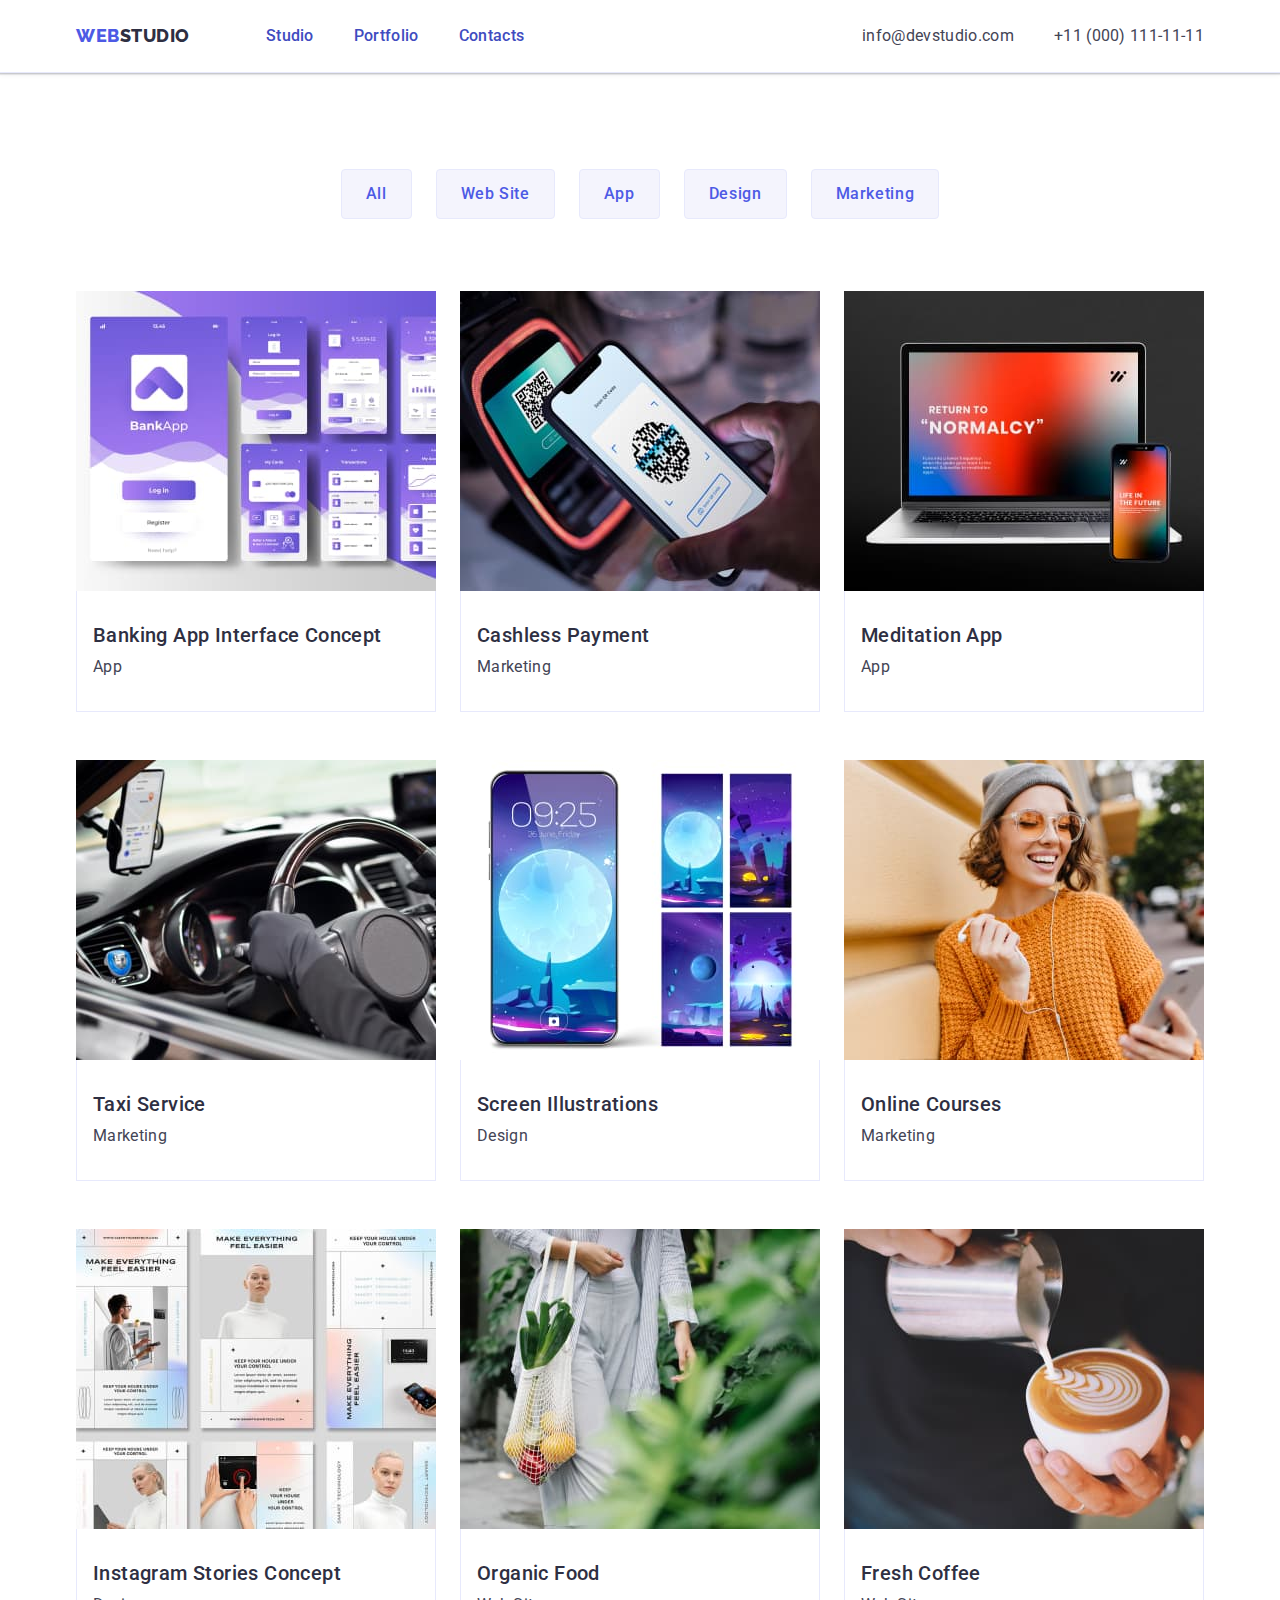
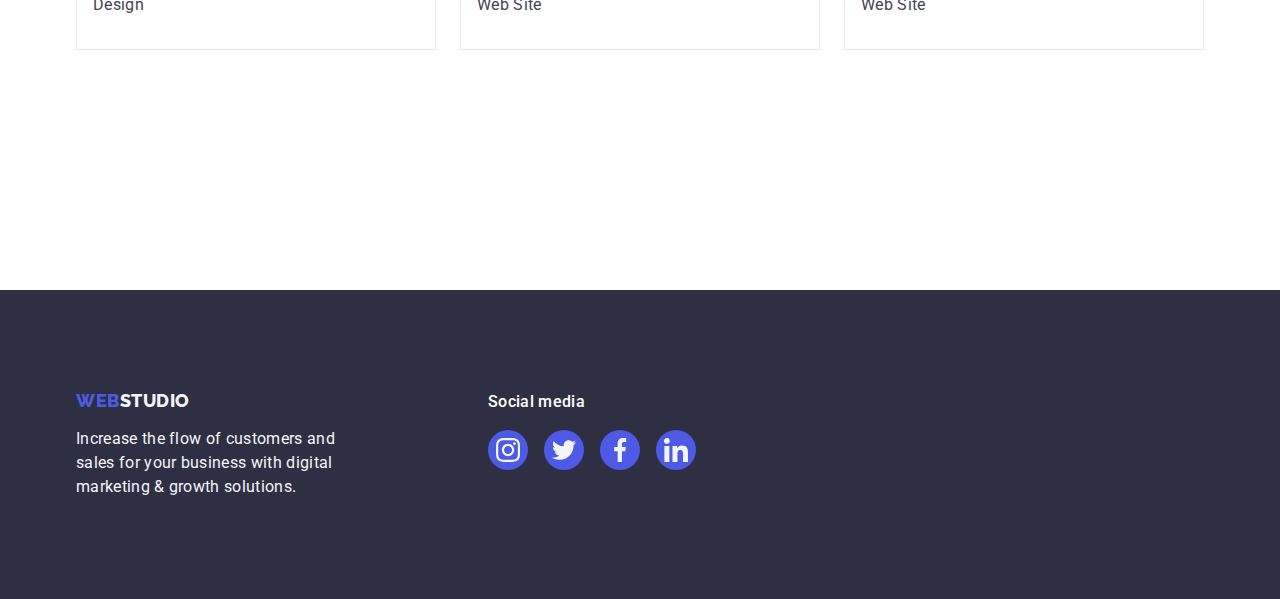
==== portfolio.html @ b75695e7 "new" ====
<!DOCTYPE html>
<html lang="en">

<head>
    <meta charset="UTF-8">
    <meta http-equiv="X-UA-Compatible" content="IE=edge">
    <meta name="viewport" content="width=device-width, initial-scale=1.0">
    <title>WebStudio Portfolio</title>

    <link rel="stylesheet"
        href="https://cdnjs.cloudflare.com/ajax/libs/modern-normalize/1.1.0/modern-normalize.min.css">

    <link rel="preconnect" href="https://fonts.googleapis.com">
    <link rel="preconnect" href="https://fonts.gstatic.com" crossorigin>
    <link
        href="https://fonts.googleapis.com/css2?family=Raleway:wght@800&family=Roboto:wght@400;500;700;900&display=swap"
        rel="stylesheet">

    <link rel="stylesheet" href="./css/styles.css">
</head>

<body>

    <!--Header-->

    <header class="page-header">
        <div class="container header-container">
            <nav class="page-nav">
                <a href="./index.html" class="logo link">Web<span class="logo-part-dark">Studio</span></a>

                <ul class="menu list">
                    <li class="menu-item"><a class="menu-link link" href="./index.html">Studio</a></li>
                    <li class="menu-item"><a class="menu-link link" href="./portfolio.html">Portfolio</a></li>
                    <li class="menu-item"><a class="menu-link link" href="">Contacts</a></li>

                </ul>
            </nav>
            <address class="contact-ifo link">
                <ul class="contact-info-list list">
                    <li class="contact-item"><a class="contact-link link"
                            href="mailto:info@devstudio.com">info@devstudio.com</a>
                    </li>
                    <li class="contact-item"><a class="contact-link link" href="tel:+110001111111">+11 (000)
                            111-11-11</a>
                    </li>
                </ul>
            </address>
        </div>
    </header>
    <main>

        <section class="portfolio-cards-section">

            <div class="portfolio-container container">

                <h1 hidden>Our Projects</h1>

                <!--Filter Buttons-->

                <ul class="filter-button-list list">
                    <li class="button-list-item">
                        <button class="filter-button" type="button">All</button>
                    </li>
                    <li class="button-list-item">
                        <button class="filter-button" type="button">Web Site</button>
                    </li>
                    <li class="button-list-item">
                        <button class="filter-button" type="button">App</button>
                    </li>
                    <li class="button-list-item">
                        <button class="filter-button" type="button">Design</button>
                    </li>
                    <li class="button-list-item">
                        <button class="filter-button" type="button">Marketing</button>
                    </li>
                </ul>

                <!-- Cards Section -->

                <ul class="projects-card-list list">

                    <li class="project-card">


                        <a class="project-link link" href="">
                            <div class="card-wrapper">
                                <img src="./images/portfolio/banking-app-interface-concept.jpg"
                                    alt="Screens of a banking application in purple and white colors." width="360"
                                    height="300">

                                <p class="overlay">

                                    14 Stylish and User-Friendly App Design Concepts · Task Manager App · Calorie
                                    Tracker App · Exotic Fruit Ecommerce App · Cloud Storage App
                                </p>
                            </div>

                            <div class="portfolio-card-content">
                                <h2 class="description-title portfolio-description-title">Banking App Interface
                                    Concept
                                </h2>
                                <p class="description-text portfolio-description-text">App</p>
                            </div>
                        </a>
                    </li>

                    <li class="project-card">

                        <a class="project-link link" href="">
                            <div class="card-wrapper">
                                <img src="./images/portfolio/cashless-payment.jpg"
                                    alt="Paying with a phone by holding it close to a terminal." width="360"
                                    height="300">

                                <p class="overlay">
                                    14 Stylish and User-Friendly App Design Concepts · Task Manager App · Calorie
                                    Tracker App · Exotic Fruit Ecommerce App · Cloud Storage App
                                </p>
                            </div>

                            <div class="portfolio-card-content">
                                <h2 class="description-title portfolio-description-title">Cashless Payment</h2>
                                <p class="description-text portfolio-description-text">Marketing</p>


                            </div>
                        </a>
                    </li>
                    <li class="project-card">


                        <a class="project-link link" href="">

                            <div class="card-wrapper">
                                <img src="./images/portfolio/meditation-app.jpg"
                                    alt="A phone and leptop with a text on green background. Return to normalcy. Life in the future."
                                    width="360" height="300">

                                <p class="overlay"> 14 Stylish and User-Friendly App Design Concepts · Task Manager App
                                    · Calorie Tracker App · Exotic Fruit Ecommerce App · Cloud Storage App</p>

                            </div>
                            <div class="portfolio-card-content">
                                <h2 class="description-title portfolio-description-title">Meditation App</h2>
                                <p class="description-text portfolio-description-text">App</p>
                            </div>
                        </a>
                    </li>
                    <li class="project-card">

                        <a class="project-link link" href="">

                            <div class="card-wrapper">
                                <img src="./images/portfolio/taxi-service.jpg"
                                    alt="A car salon. Hands on the steering wheel." width="360" height="300">

                                <p class="overlay">
                                    14 Stylish and User-Friendly App Design Concepts · Task Manager App · Calorie
                                    Tracker App · Exotic Fruit Ecommerce App · Cloud Storage App
                                </p>
                            </div>
                            <div class="portfolio-card-content">
                                <h2 class="description-title portfolio-description-title">Taxi Service</h2>
                                <p class="description-text portfolio-description-text">Marketing</p>
                            </div>
                        </a>
                    </li>
                    <li class="project-card">


                        <a class="project-link link" href="">

                            <div class="card-wrapper">
                                <img src="./images/portfolio/screen-illustration.jpg"
                                    alt="Wallpaper illustrations for a phone picturing the moon upon a deserted planet."
                                    width="360" height="300">

                                <p class="overlay">
                                    14 Stylish and User-Friendly App Design Concepts · Task Manager App · Calorie
                                    Tracker App · Exotic Fruit Ecommerce App · Cloud Storage App
                                </p>

                            </div>
                            <div class="portfolio-card-content">
                                <h2 class="description-title portfolio-description-title">Screen Illustrations</h2>
                                <p class="description-text portfolio-description-text">Design</p>
                            </div>
                        </a>
                    </li>
                    <li class="project-card">

                        <a class="project-link link" href="">

                            <div class="card-wrapper">

                                <img src="./images/portfolio/online-courses.jpg"
                                    alt="A smiling girl wearing headphones and sunglasses." width="360" height="300">

                                <p class="overlay">
                                    14 Stylish and User-Friendly App Design Concepts · Task Manager App · Calorie
                                    Tracker App · Exotic Fruit Ecommerce App · Cloud Storage App
                                </p>

                            </div>
                            <div class="portfolio-card-content">
                                <h2 class="description-title portfolio-description-title">Online Courses</h2>
                                <p class="description-text portfolio-description-text">Marketing</p>
                            </div>
                        </a>
                    </li>
                    <li class="project-card">


                        <a class="project-link link" href="">

                            <div class="card-wrapper">

                                <img src="./images/portfolio/instagram-story-concept.jpg"
                                    alt="Instagram posts with pictures of people in white." width="360" height="300">

                                <p class="overlay">
                                    14 Stylish and User-Friendly App Design Concepts · Task Manager App · Calorie
                                    Tracker App · Exotic Fruit Ecommerce App · Cloud Storage App
                                </p>

                            </div>
                            <div class="portfolio-card-content">
                                <h2 class="description-title portfolio-description-title">Instagram Stories Concept
                                </h2>
                                <p class="description-text portfolio-description-text">Design</p>
                            </div>
                        </a>
                    </li>
                    <li class="project-card">


                        <a class="project-link link" href="">

                            <div class="card-wrapper">

                                <img src="./images/portfolio/organic-food.jpg" alt="A woman carring a groceries bag."
                                    width="360" height="300">

                                <p class="overlay">
                                    14 Stylish and User-Friendly App Design Concepts · Task Manager App · Calorie
                                    Tracker App · Exotic Fruit Ecommerce App · Cloud Storage App
                                </p>

                            </div>
                            <div class="portfolio-card-content">
                                <h2 class="description-title portfolio-description-title">Organic Food</h2>
                                <p class="description-text portfolio-description-text">Web Site</p>
                            </div>
                        </a>
                    </li>
                    <li class="project-card">

                        <a class="project-link link" href="">

                            <div class="card-wrapper">

                                <img src="./images/portfolio/fresh-coffee.jpg" alt="A cup of coffee with foam."
                                    width="360" height="300">

                                <p class="overlay">
                                    14 Stylish and User-Friendly App Design Concepts · Task Manager App · Calorie
                                    Tracker App · Exotic Fruit Ecommerce App · Cloud Storage App
                                </p>

                            </div>
                            <div class="portfolio-card-content">
                                <h2 class="description-title portfolio-description-title">Fresh Coffee</h2>
                                <p class="description-text portfolio-description-text">Web Site</p>
                            </div>
                        </a>
                    </li>
                </ul>
            </div>
        </section>
    </main>

    <!-- Footer -->

    <footer class="page-footer">
        <div class="footer-container container">

            <div class="footer-info">
                <a class="link footer-link" href="./index.html">Web<span class="logo-part-light">Studio</span></a>

                <p class="footer-text">Increase the flow of customers and sales for your
                    business with digital marketing & growth solutions.</p>
            </div>

            <div class="cocial-media-footer">

                <p class="footer-text social-media-text">Social media</p>

                <ul class="social-list-footer list">

                    <li class="social-list-item">

                        <a href="" class="footer-list-link">

                            <svg class="social-list-icon" aria-label="instagram icon" width="24" height="24">
                                <use href="./images/icons.svg#icon-instagram"></use>
                            </svg>
                        </a>
                    </li>

                    <li class="social-list-item">

                        <a href="" class="footer-list-link">
                            <svg class="social-list-icon" aria-label="twitter icon" width="24" height="24">
                                <use href="./images/icons.svg#icon-twitter"></use>
                            </svg>
                        </a>

                    </li>

                    <li class="social-list-item">
                        <a href="" class="footer-list-link">
                            <svg class="social-list-icon" aria-label="facebook icon" width="24" height="24">
                                <use href="./images/icons.svg#icon-facebook"></use>
                            </svg>
                        </a>
                    </li>

                    <li class="social-list-item">
                        <a href="" class="footer-list-link">

                            <svg class="social-list-icon" aria-label="linkedin icon" width="24" height="24">
                                <use href="./images/icons.svg#icon-linkedin"></use>
                            </svg>

                        </a>
                    </li>
                </ul>
            </div>
        </div>
    </footer>
</body>

</html>
---- css/styles.css ----
/* Studio Page */

:root {
  --logo-brand-color: #4d5ae5;
  --pressed-state-color: #404bbf;
  --body-brand-color: #2e2f42;
  --success-messages-color: #31d0aa;
  --body-text-color: #434455;
  --helper-text-color: #8e8f99;
  --subtle-background-color: #e7e9fc;
  --light-mode-background-color: #f4f4fd;
  --overlay-color: #2e2f42;
  --hero-color: #2e2f42;
  --page-background-color: #ffffff;
  --modal-background-color: #fcfcfc;
  --time-function: cubic-bezier(0.4, 0, 0.2, 1);
}
body {
  font-family: "Roboto", sans-serif;
  color: var(--body-text-color);
  font-weight: 400;
  font-size: 16px;
  line-height: 1.5;
  letter-spacing: 0.02em;
  background-color: var(--page-background-color);
}

h1,
h2,
h3,
h4,
p {
  margin-top: 0;
  margin-bottom: 0;
}

ul,
ol {
  margin-top: 0;
  margin-bottom: 0;
  padding-left: 0;
}

img {
  display: block;
}

button:hover,
button:focus {
  background-color: var(--pressed-state-color);
}

.list {
  list-style: none;
}

.container {
  width: 1158px;
  margin-left: auto;
  margin-right: auto;
  padding-right: 15px;
  padding-left: 15px;
}

/* ---------------Page Header------------------ */

.page-header {
  display: flex;
  align-items: center;
  border-bottom-style: solid;
  border-bottom-width: 1px;
  border-bottom-color: var(--subtle-background-color);
  box-shadow: 0px 2px 1px rgba(46, 47, 66, 0.08),
    0px 1px 1px rgba(46, 47, 66, 0.16), 0px 1px 6px rgba(46, 47, 66, 0.08);
}

.header-container {
  display: flex;
  align-items: center;
  justify-content: space-between;
  padding-top: 24px;
  padding-bottom: 24px;
  width: 1158px;
  padding: 0 15px;
}

.page-nav {
  display: flex;
  align-items: center;
  /* column-gap: 76px; */
}
.menu {
  display: flex;
  gap: 40px;
}

.logo {
  font-family: "Raleway", sans-serif;
  font-weight: 800;
  font-size: 18px;
  line-height: 1.17;
  letter-spacing: 0.03em;
  text-transform: uppercase;
  color: var(--logo-brand-color);
  margin-right: 76px;

  transition: color 250ms var(--time-function);
}

.logo-part-dark {
  color: var(--body-brand-color);
}
.logo-part-light {
  color: var(--light-mode-background-color);
  display: inline-block;
}

.link {
  text-decoration: none;
  font-style: normal;
}

.link:hover,
.link:focus {
  color: var(--pressed-state-color);
}

.menu-link {
  font-weight: 500;
  color: var(--pressed-state-color);
  padding-top: 24px;
  padding-bottom: 24px;

  position: relative;

  transition: color 250ms var(--time-function);
}

.menu-link::after {
  content: "";
  width: 100%;
  height: 4px;
  background-color: var(--pressed-state-color);
  opacity: 0;
  position: absolute;
  bottom: -1px;
  left: 0;
  border-radius: 2px;

  transition: opacity 250ms var(--time-function);
}

.menu-link:hover::after,
.menu-link:focus::after {
  opacity: 1;
}

.menu-item {
  padding-top: 24px;
  padding-bottom: 24px;
  color: var(--pressed-state-color);
}

.contact-info {
  font-style: normal;
}

.contact-info-list {
  display: flex;
  gap: 40px;
}

.contact-link {
  color: var(--body-text-color);
  font-weight: 400;
  transition: color 250ms var(--time-function);
}

.contact-item {
  font-style: normal;
  font-weight: 400;
  color: var(--body-text-color);
}

/* ----------------Hero Section---------------- */

.hero-container {
  display: flex;
  text-align: center;
  align-items: center;
  flex-direction: column;
  gap: 48px;
  /* background-image: linear-gradient(
      rgba(46, 47, 66, 0.7),
      rgba(46, 47, 66, 0.7)
    ),
    url(../images/hero/bg.jpg);
  background-size: cover;
  height: auto; */
}

.hero {
  margin-left: auto;
  margin-right: auto;
  background-color: var(--hero-color);
  background-image: linear-gradient(
      rgba(46, 47, 66, 0.7),
      rgba(46, 47, 66, 0.7)
    ),
    url(../images/hero/bg.jpg);
  background-size: cover;
  max-width: 1440px;
  background-repeat: no-repeat;
  background-position: center;
}

.page-main-title {
  font-weight: 700;
  font-size: 56px;
  line-height: 1.07;
  letter-spacing: 0.02em;
  max-width: 496px;
  height: 120px;
  text-align: center;
  color: var(--page-background-color);
  margin-top: 188px;
}
.order-button {
  background-color: var(--logo-brand-color);
  font-weight: 500;
  font-size: 16px;
  line-height: 1.5;
  letter-spacing: 0.04em;
  cursor: pointer;
  color: var(--page-background-color);
  padding: 16px 32px;
  min-width: 169px;
  height: 56px;
  border: none;
  border-radius: 4px;
  margin-bottom: 188px;
  box-shadow: 0px 4px 4px rgba(0, 0, 0, 0.15);

  transition: background-color 250ms var(--time-function);
}

.order-button:hover,
.order-button:focus {
  box-shadow: 0px 4px 4px rgba(0, 0, 0, 0.15);
}
.section-title {
  font-weight: 700;
  font-size: 36px;
  line-height: 1.11;
  letter-spacing: 0.02em;
  text-align: center;
  text-transform: capitalize;
  color: var(--hero-color);
  margin-bottom: 72px;
}

.description-title {
  font-weight: 500;
  font-size: 20px;
  line-height: 1.2;
  letter-spacing: 0.02em;
  color: var(--hero-color);
  text-align: center;
  margin-bottom: 8px;
}

/* ---------Our Advantages Section--------- */

.advantages-img-list {
  display: flex;
  justify-content: center;
  gap: 24px;
  margin-bottom: 8px;
}

.advantages-section-icon {
  display: flex;
  align-items: center;
  justify-content: center;
  height: 112px;
  background-color: var(--light-mode-background-color);
  border-radius: 4px;
  margin-bottom: 8px;
}

.advantages-img-icon {
  margin: 24px 100px;
}
.services-section-title {
  margin-bottom: 72px;
}

.our-advantages-section {
  padding-top: 120px;
}
.our-advantages-list {
  display: flex;
  gap: 24px;
  flex-basis: calc(100% - 48px / 3);
}

.our-services-list {
  display: flex;
  gap: 24px;
}

.advantages-list-item {
  width: calc((100%-72px) / 4);
}

.advantages-title {
  text-align: left;
}

/* ---------Our Services Section--------- */

.our-services-list {
  display: flex;
  gap: 24px;
  flex-basis: calc(100% - 48px / 3);
}

.our-services-list-item {
  width: calc(100% - 48px / 3);
}
/* --------------Our Team Section------------ */

.our-services-section {
  margin-top: 120px;
}

.our-team-section {
  background-color: var(--light-mode-background-color);
  margin-top: 120px;
  padding-top: 120px;
  padding-bottom: 120px;
}

.ourteam-section-title {
  margin-bottom: 72px;
}
.our-team-list {
  display: flex;
  gap: 24px;
}

.our-team-list-item {
  width: calc(100% - 72px / 4);
  box-shadow: 0px 1px 6px rgba(46, 47, 66, 0.08),
    0px 1px 1px rgba(46, 47, 66, 0.16), 0px 2px 1px rgba(46, 47, 66, 0.08);
}

.card-text {
  text-align: center;
}

.our-team-list-content {
  padding: 32px 0;
}

.our-team-list-item {
  border-radius: 0px 0px 4px 4px;
}

.card {
  background-color: var(--page-background-color);
}

/* Customers Section */

.customers-section {
  padding: 120px 0;
}

.customers-section-title {
  margin-bottom: 72px;
  line-height: 1.1;
}

.customers-list-icon {
  margin: 16px 32px;
  fill: currentColor;
}

.customers-list {
  display: flex;
  justify-content: center;
  gap: 24px;
}

.customers-list-link {
  display: flex;
  justify-content: center;
  width: 100%;
  height: 100%;
  border-radius: 4px;
  align-items: center;
  color: var(--helper-text-color);
  border: 1px solid var(--helper-text-color);

  transition: border-color 250ms var(--time-function),
    color 250ms var(--time-function);
}
.customers-list-item {
  width: calc((100% - 120px) / 6);
  height: 88px;
}

.customers-list-link:hover,
.customers-list-link:focus {
  color: var(--pressed-state-color);
  border-color: var(--pressed-state-color);
}

/* ---------------Footer--------------- */

.footer-container {
  display: flex;
  align-items: baseline;
}

.footer-info {
  margin-right: 120px;
}

.page-footer {
  background-color: var(--hero-color);
  padding: 100px 0;
}

.footer-text {
  color: var(--light-mode-background-color);
  width: 264px;
}

.footer-link {
  display: inline-block;
  margin-bottom: 16px;
  font-family: "Raleway", sans-serif;
  font-weight: 800;
  font-size: 18px;
  line-height: 1.17;
  letter-spacing: 0.03em;
  color: var(--logo-brand-color);
  text-transform: uppercase;

  transition: color 250ms var(--time-function);
}

.social-media-text {
  margin-bottom: 16px;
  padding-left: 28px;
  font-weight: 500;
  color: var(--page-background-color);
}

.social-list-footer {
  display: flex;
  justify-content: center;
  gap: 16px;
  margin-top: 8px;
}

.footer-list-link {
  display: flex;
  justify-content: center;
  width: 40px;
  height: 40px;
  border-radius: 50%;
  background-color: var(--logo-brand-color);
  align-items: center;

  transition: background-color 250ms var(--time-function);
}

.footer-list-link:hover,
.footer-list-link:focus {
  background-color: var(--success-messages-color);
}

/*---------------- Portfolio Page-------------- */

/* --------Buttons------ */

.portfolio-cards-section {
  padding: 96px 0 120px;
}

.filter-button-list {
  display: flex;
  justify-content: center;
  margin-bottom: 72px;
  gap: 24px;
}

.filter-button:hover,
.filter-button:focus {
  cursor: pointer;
  color: var(--page-background-color);
  border-color: transparent;
  box-shadow: 0px 3px 1px rgba(0, 0, 0, 0.1), 0px 2px 1px rgba(0, 0, 0, 0.08),
    0px 2px 2px rgba(0, 0, 0, 0.12);
  background-color: var(--pressed-state-color);
}

.filter-button {
  font-weight: 500;
  font-size: 16px;
  line-height: 1.5;
  letter-spacing: 0.04em;
  color: var(--logo-brand-color);
  background-color: var(--light-mode-background-color);
  padding: 12px 24px;
  border: 1px solid var(--subtle-background-color);
  border-radius: 4px;
  min-width: 69px;
  box-shadow: none;

  transition: color 250ms var(--time-function),
    box-shadow 250ms var(--time-function),
    border-color 250ms var(--time-function),
    background-color 250ms var(--time-function);
}

/* ------Cards Section----- */

.projects-card-list {
  display: flex;
  flex-wrap: wrap;
  flex-basis: calc(100% / 9 - 24px);
  padding-bottom: 120px;
  column-gap: 24px;
  row-gap: 48px;
}

.project-link {
  display: block;
  box-shadow: none;

  transition: box-shadow 250ms var(--time-function);
}

.project-link:hover,
.project-link:focus {
  box-shadow: 0px 1px 6px rgba(46, 47, 66, 0.08),
    0px 1px 1px rgba(46, 47, 66, 0.16), 0px 2px 1px rgba(46, 47, 66, 0.08);
}

.project-card {
  flex-basis: calc((100% - 48px) / 3);
}

.portfolio-card-content {
  border: 1px solid var(--subtle-background-color);
  border-top: none;
  padding: 32px 16px;
}
.portfolio-description-title {
  text-align: left;
}

.portfolio-description-text {
  text-align: left;
  margin-top: 8px;
  color: var(--body-text-color);
}

/* Social Media Icons */

.social-list {
  display: flex;
  justify-content: center;
  gap: 24px;
  margin-top: 8px;
}

.social-list-icon {
  fill: var(--light-mode-background-color);
}

.social-list-link {
  display: flex;
  justify-content: center;
  width: 40px;
  height: 40px;
  border-radius: 50%;
  background-color: var(--logo-brand-color);
  align-items: center;

  transition: background-color 250ms var(--time-function);
}

.social-list-link:hover,
.social-list-link:focus {
  background-color: var(--pressed-state-color);
}

/* Overlay */

.overlay {
  position: absolute;
  left: 0;
  top: 0;
  background-color: var(--logo-brand-color);
  color: var(--light-mode-background-color);
  padding: 40px 32px;
  height: 100%;
  width: 100%;
  overflow: auto;
  transform: translate(0, 100%);

  transition: transform 250ms var(--time-function);
}

.card-wrapper {
  position: relative;
  overflow: hidden;
}

.project-card:hover .overlay,
.project-link:focus .overlay {
  transform: translate(0, 0);
}

/* Modal Window */

.backdrop {
  position: fixed;
  top: 0;
  left: 0;
  width: 100%;
  height: 100%;
  background-color: rgba(46, 47, 66, 0.4);
  z-index: 100;

  transition: opacity 250ms var(--time-function),
    visibility 250ms var(--time-function);
}

.backdrop.is-hidden {
  opacity: 0;
  visibility: hidden;
  pointer-events: none;
}

.modal {
  position: absolute;
  top: 50%;
  left: 50%;
  transform: translate(-50%, -50%);
  width: 408px;
  min-height: 576px;
  background-color: var(--modal-background-color);
  border-radius: 4px;
  box-shadow: 0px 1px 1px rgba(0, 0, 0, 0.14), 0px 1px 3px rgba(0, 0, 0, 0.12),
    0px 2px 1px rgba(0, 0, 0, 0.2);

  transition: transform 250ms var(--time-function);
}

.modal-close-btn {
  position: absolute;
  top: 24px;
  right: 24px;
  display: flex;
  justify-content: center;
  align-items: center;
  width: 24px;
  height: 24px;
  background-color: var(--subtle-background-color);
  border: 1px solid rgba(0, 0, 0, 0.1);
  width: 24px;
  height: 24px;
  border-radius: 50%;
  padding: 0;
  cursor: pointer;

  transition: background-color 250ms var(--time-function),
    border 250ms var(--time-function);
}

.modal-close-btn:hover,
.modal-close-btn:focus {
  border: none;
  background-color: var(--pressed-state-color);
}

.modal-close-btn-icon {
  fill: var(--hero-color);

  transition: fill 250ms var(--time-function);
}

.modal-close-btn:hover .modal-close-btn-icon,
.modal-close-btn:focus .modal-close-btn-icon {
  fill: var(--page-background-color);
}
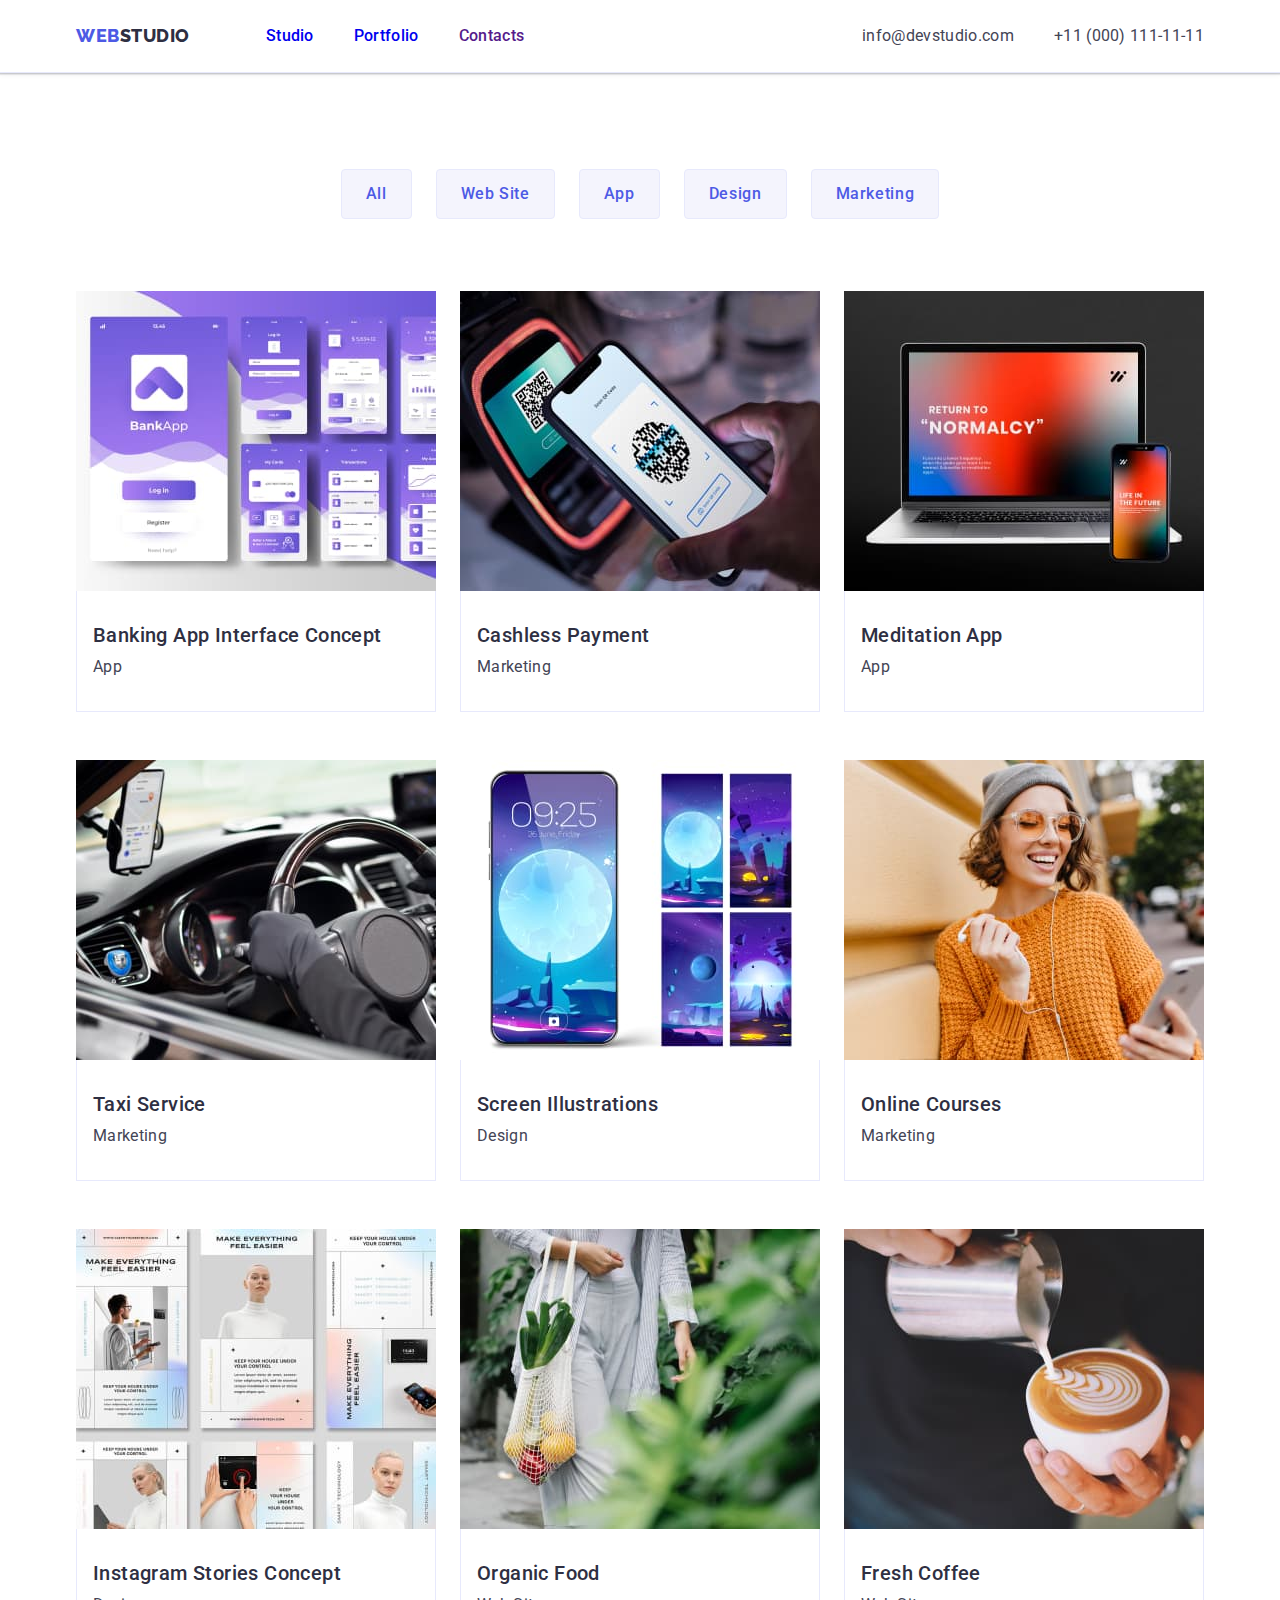
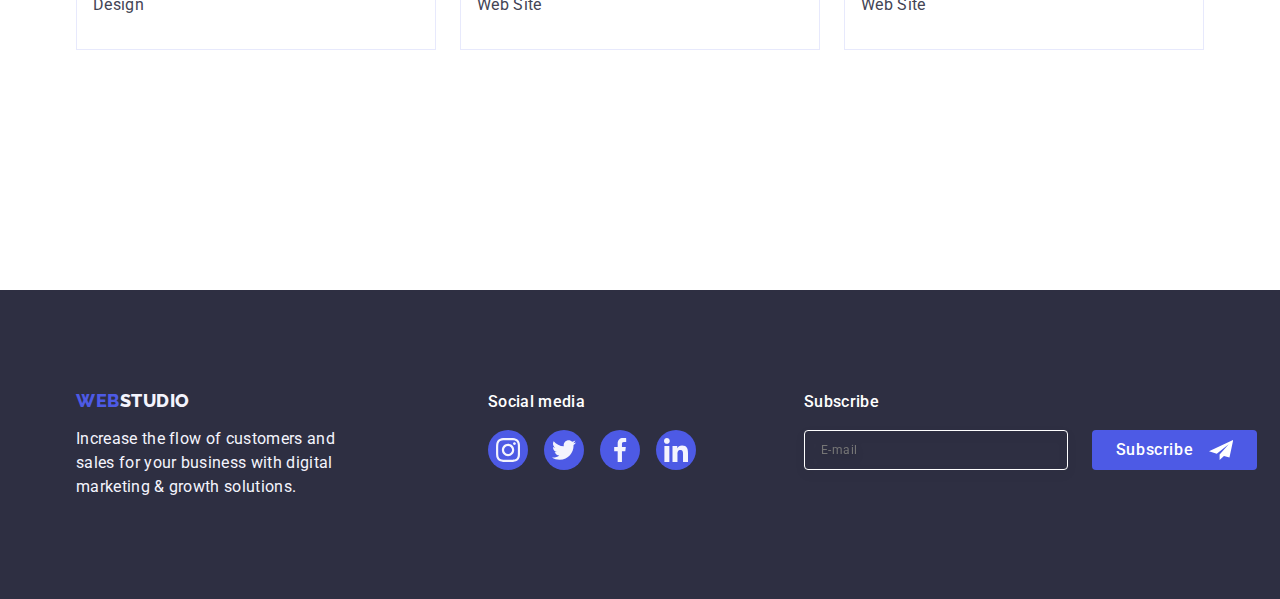
==== commit 1e9c6590: "new" ====
--- a/portfolio.html
+++ b/portfolio.html
@@ -291,7 +291,7 @@
                     business with digital marketing & growth solutions.</p>
             </div>
 
-            <div class="cocial-media-footer">
+            <div class="social-media-footer">
 
                 <p class="footer-text social-media-text">Social media</p>
 
@@ -336,6 +336,27 @@
                     </li>
                 </ul>
             </div>
+
+
+            <div class="footer-form-container">
+                <p class="footer-form-text">Subscribe</p>
+
+                <form class="footer-form">
+
+                    <label class="footer-form-label" for="">
+                        <input class="footer-form-input" name="footer-form-email" type="email" placeholder="E-mail">
+                    </label>
+
+                    <button class="footer-form-button" type="submit">Subscribe
+
+                        <svg class="footer-icon" width="24" height="24">
+                            <use href="./images/icons.svg#icon-subscribe"></use>
+                        </svg>
+                    </button>
+
+                </form>
+
+            </div>
         </div>
     </footer>
 </body>
--- a/css/styles.css
+++ b/css/styles.css
@@ -127,7 +127,7 @@
 
 .menu-link {
   font-weight: 500;
-  color: var(--pressed-state-color);
+  /* color: var(--pressed-state-color); */
   padding-top: 24px;
   padding-bottom: 24px;
 
@@ -158,7 +158,7 @@
 .menu-item {
   padding-top: 24px;
   padding-bottom: 24px;
-  color: var(--pressed-state-color);
+  /* color: var(--pressed-state-color); */
 }
 
 .contact-info {
@@ -483,6 +483,65 @@
   background-color: var(--success-messages-color);
 }
 
+.footer-form-text {
+  margin-bottom: 16px;
+  font-weight: 500;
+  font-size: 16px;
+  line-height: 1.5;
+  letter-spacing: 0.02em;
+  color: var(--page-background-color);
+}
+
+.footer-form {
+  display: flex;
+}
+
+.footer-form-label {
+  margin-right: 24px;
+}
+
+.footer-form-input {
+  width: 264px;
+  height: 40px;
+  border: 1px solid var(--page-background-color);
+  background-color: transparent;
+  font-size: 12px;
+  line-height: 1.5;
+  letter-spacing: 0.04em;
+  padding-left: 16px;
+  filter: drop-shadow(0px 4px 4px rgba(0, 0, 0, 0.15));
+  border-radius: 4px;
+  color: var(--page-background-color);
+}
+
+.footer-form-container {
+  margin-left: 80px;
+}
+
+.footer-form-button {
+  min-width: 165px;
+  height: 40px;
+  display: flex;
+  justify-content: center;
+  align-items: center;
+  font-size: 16px;
+  font-weight: 500;
+  line-height: 1.5;
+  letter-spacing: 0.04em;
+  color: var(--page-background-color);
+  cursor: pointer;
+  background-color: var(--logo-brand-color);
+  border: none;
+  border-radius: 4px;
+
+  transition: background-color 250ms var(--time-function);
+}
+
+.footer-icon {
+  margin-left: 16px;
+  fill: var(--page-background-color);
+}
+
 /*---------------- Portfolio Page-------------- */
 
 /* --------Buttons------ */
@@ -650,6 +709,7 @@
 
 .modal {
   position: absolute;
+  padding: 72px 24px 24px;
   top: 50%;
   left: 50%;
   transform: translate(-50%, -50%);
@@ -700,3 +760,192 @@
 .modal-close-btn:focus .modal-close-btn-icon {
   fill: var(--page-background-color);
 }
+
+/* Modal Window Form */
+
+.contact-form-heading {
+  text-align: center;
+  color: var(--hero-color);
+  font-style: normal;
+  font-weight: 500;
+  font-size: 16px;
+  line-height: 1.5;
+  margin-bottom: 16px;
+  letter-spacing: 0.02em;
+}
+
+.contact-form-field-wrapper {
+  display: block;
+  margin-bottom: 4px;
+  font-size: 12px;
+  line-height: 1.17;
+  letter-spacing: 0.04em;
+  color: var(--helper-text-color);
+}
+
+.contact-form-checkbox-container {
+  display: flex;
+  margin-bottom: 24px;
+  align-items: center;
+  font-style: normal;
+  font-size: 12px;
+  line-height: 14px;
+  color: var(--helper-text-color);
+}
+
+.contact-form-input {
+  width: 100%;
+  height: 40px;
+  border-radius: 4px;
+  padding-left: 38px;
+  border: 1px solid rgba(46, 47, 66, 0.4);
+  transition: border-color 250ms var(--time-function);
+  outline: transparent;
+  background-color: transparent;
+}
+.contact-form-input:hover,
+.contact-form-input:focus {
+  border-color: var(--logo-brand-color);
+}
+
+.contact-form-message {
+  width: 100%;
+  height: 120px;
+  border-radius: 4px;
+  resize: none;
+  padding: 8px 16px;
+  border: 1px solid rgba(46, 47, 66, 0.4);
+  font-size: 12px;
+  line-height: 1.17;
+  color: rgba(46, 47, 66, 0.2);
+  letter-spacing: 0.04em;
+  transition: border-color 250ms var(--time-function);
+  outline: transparent;
+}
+
+.contact-form-message::placeholder {
+  line-height: 14px;
+  font-size: 12px;
+  color: rgba(46, 47, 66, 0.4);
+}
+
+.contact-form-message:hover,
+.contact-form-message:focus {
+  border-color: var(--pressed-state-color);
+  outline: none;
+}
+
+.contact-form-description {
+  display: block;
+  margin-bottom: 4px;
+  color: var(--helper-text-color);
+  font-style: normal;
+  font-size: 12px;
+  line-height: 14px;
+}
+
+.contact-form-container {
+  margin-bottom: 8px;
+}
+
+.privacy-policy-link {
+  margin-left: 2px;
+}
+
+.privacy-policy-link {
+  font-size: 12px;
+  line-height: 16px;
+  color: var(--logo-brand-color);
+}
+
+.contact-submit-button {
+  display: block;
+  margin-left: auto;
+  margin-right: auto;
+  margin-top: 24px;
+  background-color: var(--logo-brand-color);
+  font-weight: 500;
+  font-size: 16px;
+  line-height: 1.5;
+  letter-spacing: 0.04em;
+  cursor: pointer;
+  color: var(--page-background-color);
+  min-width: 169px;
+  height: 56px;
+  border: none;
+  border-radius: 4px;
+  box-shadow: 0px 4px 4px rgba(0, 0, 0, 0.15);
+
+  transition: background-color 250ms var(--time-function);
+}
+.contact-form-input-wrapper {
+  position: relative;
+  display: block;
+}
+
+.textaria-container {
+  margin-bottom: 16px;
+}
+
+.contact-form-icon {
+  position: absolute;
+  top: 50%;
+  transform: translateY(-50%);
+  left: 16px;
+  fill: var(--overlay-color);
+  transition: fill 250ms var(--time-function);
+}
+
+.contact-form-input:hover + .contact-form-icon,
+.contact-form-input:focus + .contact-form-icon {
+  fill: var(--logo-brand-color);
+}
+
+.checkbox-icon-wrapper {
+  display: inline-flex;
+  align-items: center;
+  justify-content: center;
+  fill: transparent;
+  width: 16px;
+  height: 16px;
+  border: 1px solid rgba(46, 47, 66, 0.4);
+  border-radius: 2px;
+  padding: 4px 3px;
+  cursor: pointer;
+  margin-right: 8px;
+}
+
+.checkbox-icon {
+}
+
+.contact-form-check-icon {
+  fill: var(--light-mode-background-color);
+  opacity: 0;
+}
+
+.contact-form-checkbox:checked + .checkbox-icon > .contact-form-check-icon {
+  opacity: 1;
+}
+
+.contact-form-checkbox:checked + .checkbox-icon {
+  background-color: var(--pressed-state-color);
+}
+
+.contact-form-checkbox:focus + .checkbox-icon {
+  outline: 1px solid rgba(77, 90, 229, 1);
+}
+
+.contact-form-checkbox {
+  visibility: hidden;
+  position: absolute;
+}
+
+.checkbox-label {
+  font-size: 12px;
+  line-height: 1.17;
+  letter-spacing: 0.04em;
+  color: var(--helper-text-color);
+}
+
+.checkbox-text {
+}
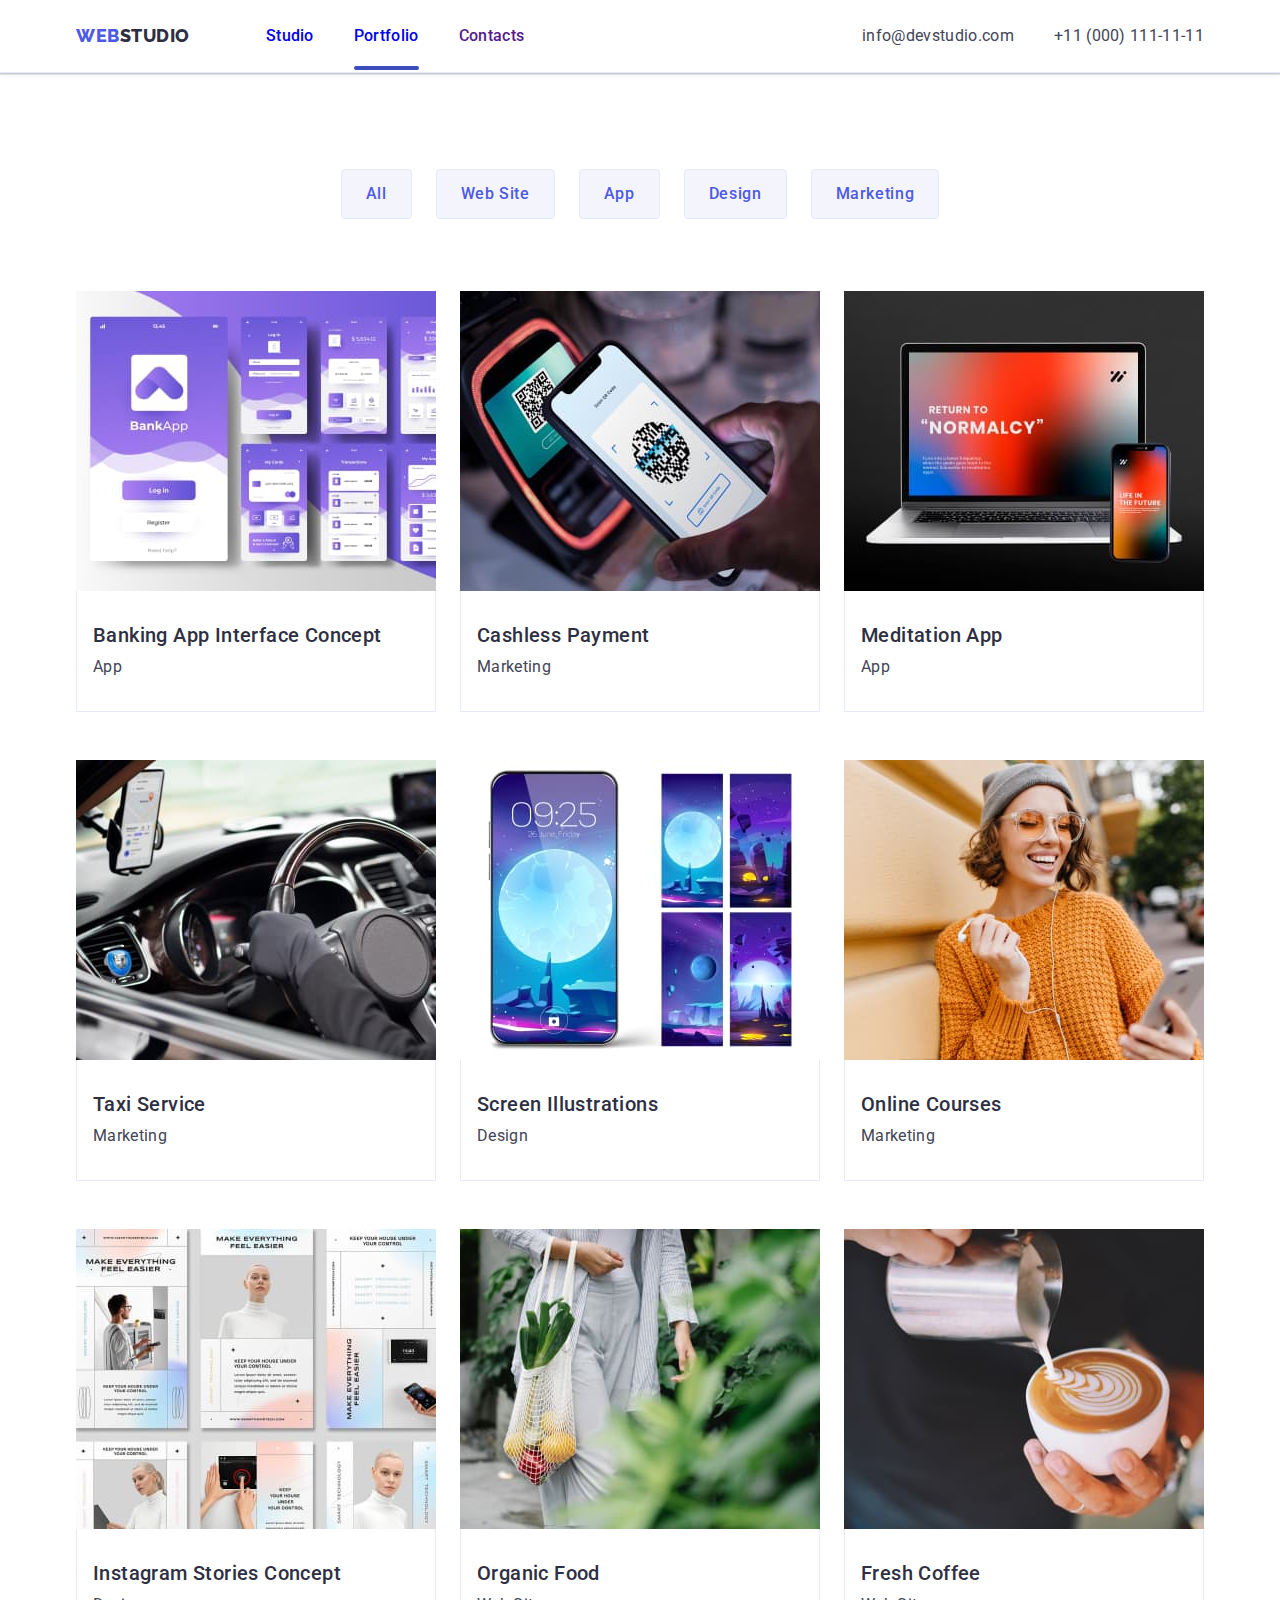
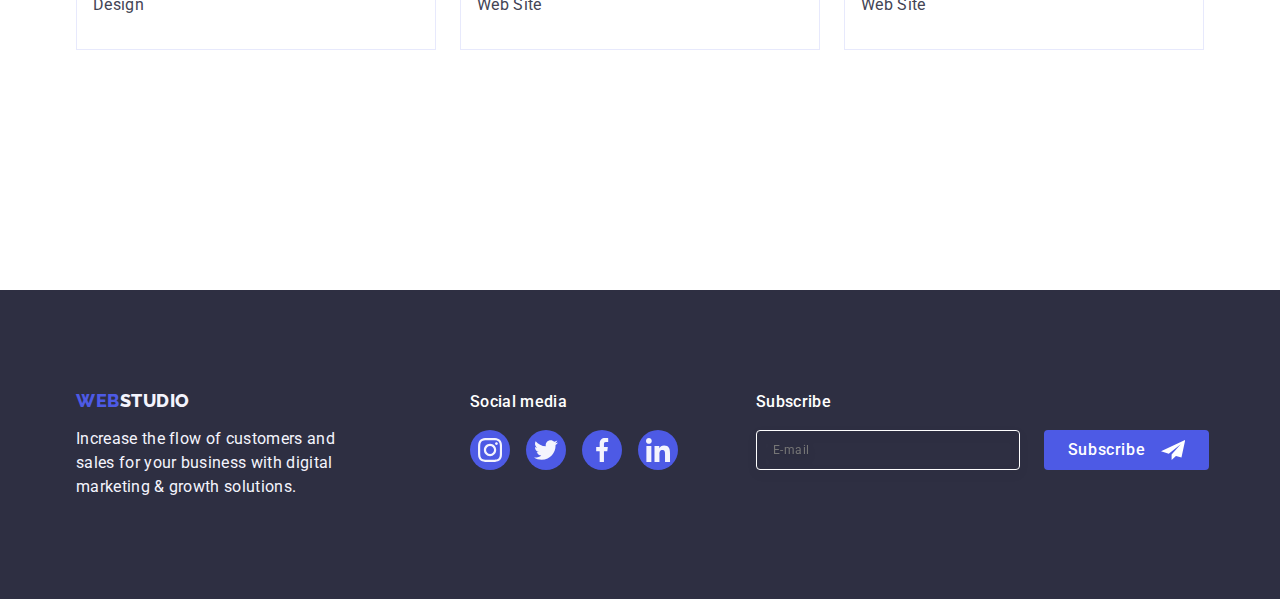
==== commit 1e146015: "new" ====
--- a/portfolio.html
+++ b/portfolio.html
@@ -30,7 +30,7 @@
 
                 <ul class="menu list">
                     <li class="menu-item"><a class="menu-link link" href="./index.html">Studio</a></li>
-                    <li class="menu-item"><a class="menu-link link" href="./portfolio.html">Portfolio</a></li>
+                    <li class="menu-item"><a class="menu-link link current" href="./portfolio.html">Portfolio</a></li>
                     <li class="menu-item"><a class="menu-link link" href="">Contacts</a></li>
 
                 </ul>
@@ -343,7 +343,7 @@
 
                 <form class="footer-form">
 
-                    <label class="footer-form-label" for="">
+                    <label class="footer-form-label">
                         <input class="footer-form-input" name="footer-form-email" type="email" placeholder="E-mail">
                     </label>
 
--- a/css/styles.css
+++ b/css/styles.css
@@ -136,29 +136,32 @@
   transition: color 250ms var(--time-function);
 }
 
-.menu-link::after {
+.current::after {
   content: "";
   width: 100%;
   height: 4px;
   background-color: var(--pressed-state-color);
-  opacity: 0;
   position: absolute;
   bottom: -1px;
   left: 0;
   border-radius: 2px;
-
-  transition: opacity 250ms var(--time-function);
-}
-
-.menu-link:hover::after,
-.menu-link:focus::after {
-  opacity: 1;
+}
+
+.current:current {
+  content: "";
+  width: 100%;
+  height: 4px;
+  background-color: var(--pressed-state-color);
+  position: absolute;
+  bottom: -1px;
+  left: 0;
+  border-radius: 2px;
 }
 
 .menu-item {
   padding-top: 24px;
   padding-bottom: 24px;
-  /* color: var(--pressed-state-color); */
+  color: var(--hero-color);
 }
 
 .contact-info {
@@ -459,6 +462,10 @@
   color: var(--page-background-color);
 }
 
+.social-media-footer {
+  margin-left: -18px;
+}
+
 .social-list-footer {
   display: flex;
   justify-content: center;
@@ -515,7 +522,7 @@
 }
 
 .footer-form-container {
-  margin-left: 80px;
+  margin-left: 50px;
 }
 
 .footer-form-button {
@@ -814,13 +821,14 @@
   border-radius: 4px;
   resize: none;
   padding: 8px 16px;
-  border: 1px solid rgba(46, 47, 66, 0.4);
+  border: 1px solid rgba(46, 47, 66, 0.2);
   font-size: 12px;
   line-height: 1.17;
-  color: rgba(46, 47, 66, 0.2);
+  color: rgba(46, 47, 66, 0.4);
   letter-spacing: 0.04em;
   transition: border-color 250ms var(--time-function);
   outline: transparent;
+  background-color: transparent;
 }
 
 .contact-form-message::placeholder {
@@ -831,17 +839,8 @@
 
 .contact-form-message:hover,
 .contact-form-message:focus {
-  border-color: var(--pressed-state-color);
+  border-color: var(--logo-brand-color);
   outline: none;
-}
-
-.contact-form-description {
-  display: block;
-  margin-bottom: 4px;
-  color: var(--helper-text-color);
-  font-style: normal;
-  font-size: 12px;
-  line-height: 14px;
 }
 
 .contact-form-container {
@@ -875,6 +874,7 @@
   border: none;
   border-radius: 4px;
   box-shadow: 0px 4px 4px rgba(0, 0, 0, 0.15);
+  outline: none;
 
   transition: background-color 250ms var(--time-function);
 }
@@ -915,28 +915,35 @@
   margin-right: 8px;
 }
 
+.visually-hidden:checked + .checkbox-icon-wrapper {
+  background-color: var(--pressed-state-color);
+}
+
 .checkbox-icon {
-}
-
-.contact-form-check-icon {
   fill: var(--light-mode-background-color);
   opacity: 0;
 }
 
-.contact-form-checkbox:checked + .checkbox-icon > .contact-form-check-icon {
+.contact-form-checkbox:checked + .checkbox-label > .checkbox-icon-wrapper {
+  background-color: var(--pressed-state-color);
+  fill: var(--page-background-color);
+  border: none;
+  border-color: var(--pressed-state-color);
+}
+
+.contact-form-checkbox:focus + .checkbox-label > .checkbox-icon-wrapper {
+  outline: 1px solid rgba(77, 90, 229, 1);
+}
+
+.contact-form-checkbox:checked
+  + .checkbox-label
+  > .checkbox-icon-wrapper
+  > .checkbox-icon {
   opacity: 1;
 }
 
-.contact-form-checkbox:checked + .checkbox-icon {
-  background-color: var(--pressed-state-color);
-}
-
-.contact-form-checkbox:focus + .checkbox-icon {
-  outline: 1px solid rgba(77, 90, 229, 1);
-}
-
-.contact-form-checkbox {
-  visibility: hidden;
+.visually-hidden {
+  appearance: none;
   position: absolute;
 }
 
